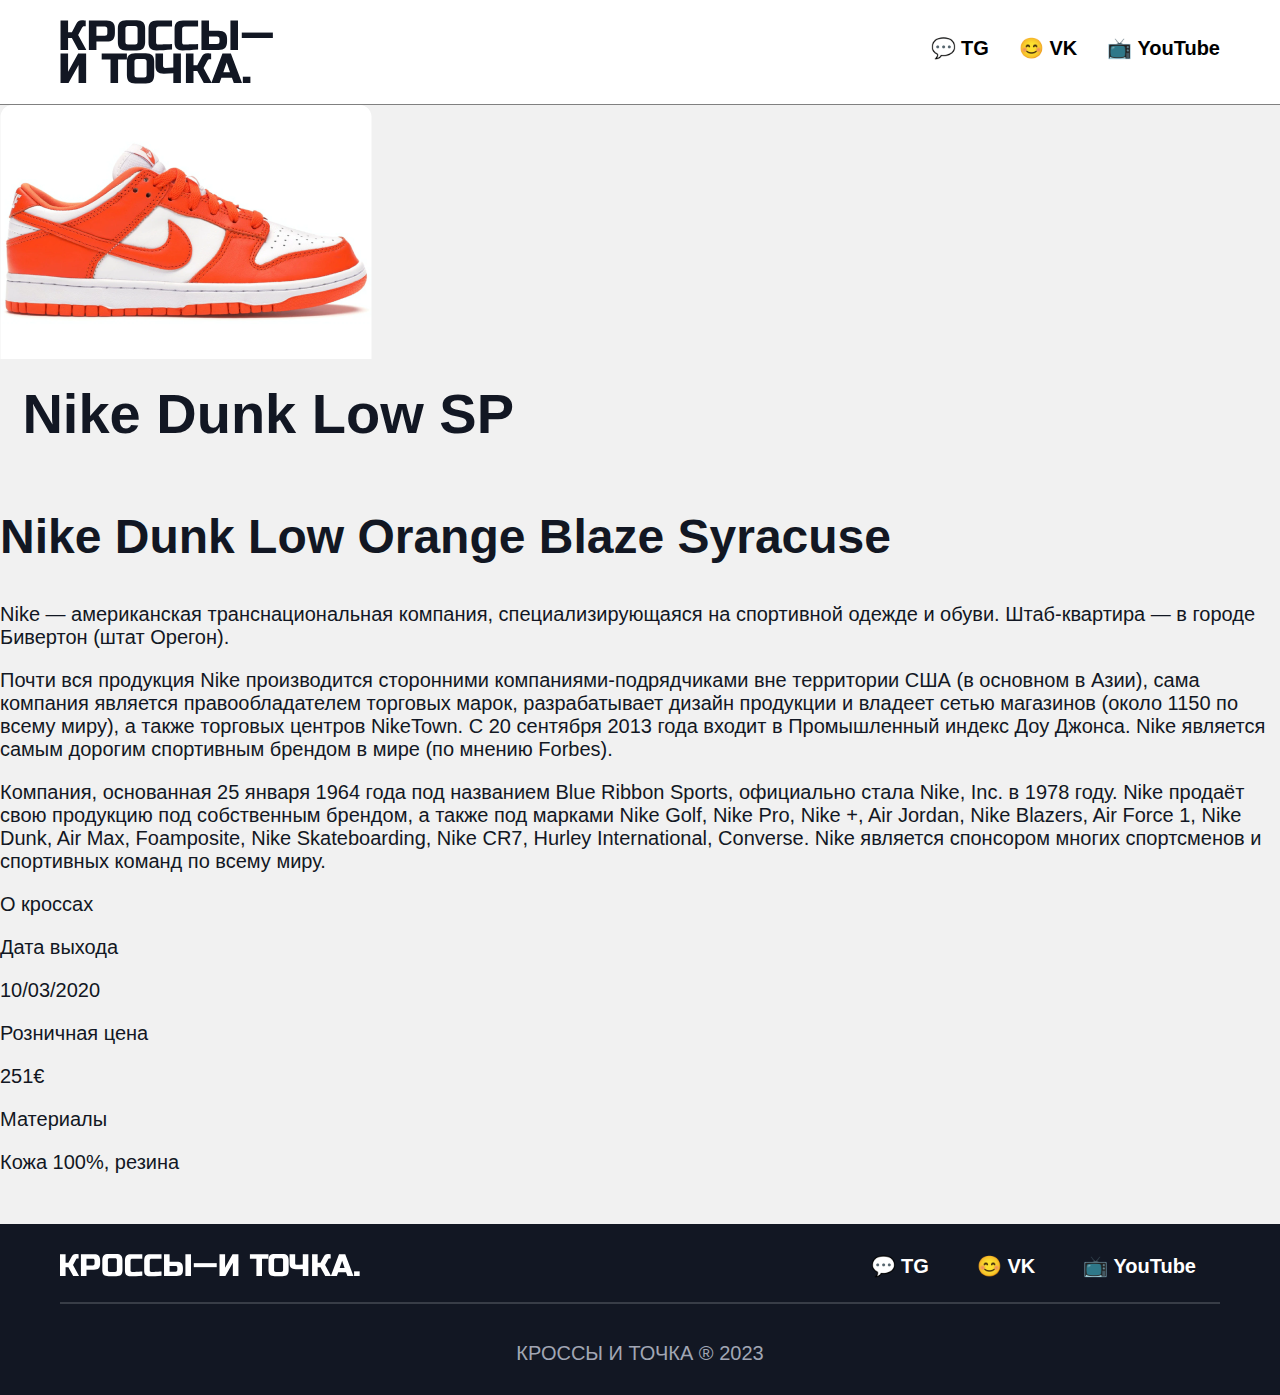
==== pages/sneak-1.html @ a5f94204 "Big updates - added sneak-1.html - remove style.css - added dir "pages" - added dir "styles"   - add" ====
<html lang="ru">

<head>
    <meta charset="UTF-8">
    <meta name="viewport" content="width=device-width, initial-scale=1.0">
    <title>Кроссы — и точка</title>
    <link rel="stylesheet" href="../styles/main.css" />
    <link rel="stylesheet" href="../styles/layout.css" />
    <link rel="stylesheet" href="../styles/page.css" />
</head>

<body>

    <header class="header">
        <div class="content">
            <div class="header-content">
                <a href="../index.html">
                    <img src="../images/logo.svg" alt="logo">
                </a>
                <ul class="header-links">
                    <li><a href="https://web.telegram.org/">💬 TG</a></li>
                    <li><a href="https://vk.com/feed">😊 VK</a></li>
                    <li><a href="https://www.youtube.com/">📺 YouTube</a></li>
                </ul>
            </div>
        </div>
    </header>

    <main class="main">
        <div class="main-content">
            <div class="sneak">
                <div class="">
                    <img src="../images/sneak7.png" alt="">
                </div>
                <div class="sneak-text">
                    <h1>Nike Dunk Low SP</h1>
                    <h2>Nike Dunk Low Orange Blaze Syracuse</h2>
                    <div class="page-text">
                        <div class="page-description">
                            <p>Nike — американская транснациональная компания, специализирующаяся на спортивной одежде и
                                обуви. Штаб-квартира — в городе Бивертон (штат Орегон).</p>

                            <p>Почти вся продукция Nike производится сторонними компаниями-подрядчиками вне территории
                                США (в основном в Азии), сама компания является правообладателем торговых марок,
                                разрабатывает дизайн продукции и владеет сетью магазинов (около 1150 по всему миру), а
                                также торговых центров NikeTown. С 20 сентября 2013 года входит в Промышленный индекс
                                Доу Джонса. Nike является самым дорогим спортивным брендом в мире (по мнению Forbes).
                            </p>

                            <p>Компания, основанная 25 января 1964 года под названием Blue Ribbon Sports, официально
                                стала Nike, Inc. в 1978 году. Nike продаёт свою продукцию под собственным брендом, а
                                также под марками Nike Golf, Nike Pro, Nike +, Air Jordan, Nike Blazers, Air Force 1,
                                Nike Dunk, Air Max, Foamposite, Nike Skateboarding, Nike CR7, Hurley International,
                                Converse. Nike является спонсором многих спортсменов и спортивных команд по всему миру.
                            </p>
                        </div>
                        <div class="page-info">
                            <div class="info-row">
                                <p class="info-text">О кроссах</p>
                            </div>
                            <div>
                                <p class="info-text">Дата выхода</p>
                                <p class="info-text">10/03/2020</p>
                            </div>
                            <div>
                                <p class="info-text">Розничная цена</p>
                                <p class="info-text">251€</p>
                            </div>
                            <div>
                                <p class="info-text">Материалы</p>
                                <p class="info-text">Кожа 100%, резина</p>
                            </div>
                        </div>
                    </div>
                </div>
            </div>
        </div>
    </main>

    <footer class="footer">
        <div class="content">
            <div class="footer-content">
                <div class="footer-logo">
                    <a href="../index.html">
                        <img src="../images/logo2.svg" />
                    </a>
                    <ul class="footer-links">
                        <li><a href="https://web.telegram.org/">💬 TG</a></li>
                        <li><a href="https://vk.com/feed">😊 VK</a></li>
                        <li><a href="https://www.youtube.com/">📺 YouTube</a></li>
                    </ul>
                </div>
                <hr>
                <div class="footer-text">
                    <p>КРОССЫ И ТОЧКА ® 2023</p>
                </div>
            </div>
    </footer>
</body>

</html>
---- styles/main.css ----
.header-content {
  display: flex;
  margin: 20px;
  justify-content: space-between;
  width: 1160px;
}

.header-links {
  display: flex;
  list-style: none;
  padding: 0;
}

.header-links a {
  font: bold 20px "Anonymous Pro", sans-serif;
  margin-left: 30px;
}

.container-title {
  color: #121723;
  line-height: 100%;
  font: bold 26px "Anonymous Pro", sans-serif;
}

.container-text {
  font: bold 20px "Anonymous Pro", sans-serif;
  margin-top: -15px;
}

.cards {
  display: flex;
  flex-wrap: wrap;
  justify-content: center;
  gap: 24px;
  max-width: 1161px;
}

.card {
  display: flex;
  flex-direction: column;
  border-radius: 12px;
  width: 370px;
}

.card-info {
  display: flex;
  flex-direction: column;
  width: 370px;
  border-radius: 0 0 12px 12px;
  background: white;
}

.card-text {
  align-self: stretch;
  padding: 20px;
}

.footer-content {
  padding-top: 30px;
  width: 1160px;
}

.footer-logo {
  display: flex;
  justify-content: space-between;
}

.footer-links {
  display: flex;
  list-style: none;
  margin-top: auto;
}

.footer-links a {
  color:  #fff;
  font: bold 20px "Anonymous Pro", sans-serif;
  margin: 0 24px;
  text-decoration: none;
}

.footer-text {
  display: flex;
  justify-content: center;
  color: #A1A6B4;
  font: bold "Anonymous Pro", sans-serif;
}

.footer-text p {
  padding-bottom: 10px;
  padding-top: 10px;
}
---- styles/layout.css ----
@font-face {
    font-family: "Anonymous Pro";
    src: url(fonts/AnonymousPro-Bold.ttf);
    font-weight: 700;
}

@font-face {
    font-family: "Anonymous Pro";
    src: url(fonts/AnonymousPro-Regular.ttf);
}

body {
    margin: 0;
    min-height: 100vh;
    display: flex;
    flex-direction: column;
    justify-content: space-between;
}

main {
    flex: 1;
    background: #F1F1F1;
}

h1 {
    font-family: "Anonymous Pro", sans-serif;
    font-size: 56px;
    margin: 0;
    padding: 0.4em;
}

h2 {
    font-family: "Anonymous Pro", sans-serif;
    font-size: 48px;
}

h3 {
    font-family: "Anonymous Pro", sans-serif;
    font-size: 26px;
}

p {
    font-family: "Anonymous Pro", sans-serif;
    font-size: 20px;
}

hr {
    border: 1px solid #e6e8ec2f;
}

a {
    text-decoration: none;
    color: #000;
}

.content {
    display: flex;
    justify-content: center;
}

.header {
    border-bottom: 1px solid gray;
}

.main {
    display: flex;
    flex-direction: column;
    background: #F1F1F1;
    color: #121723;
    padding: 0 0 30px;
}

.footer {
    background: #121723;
    display: flex;
    flex-direction: column;
}
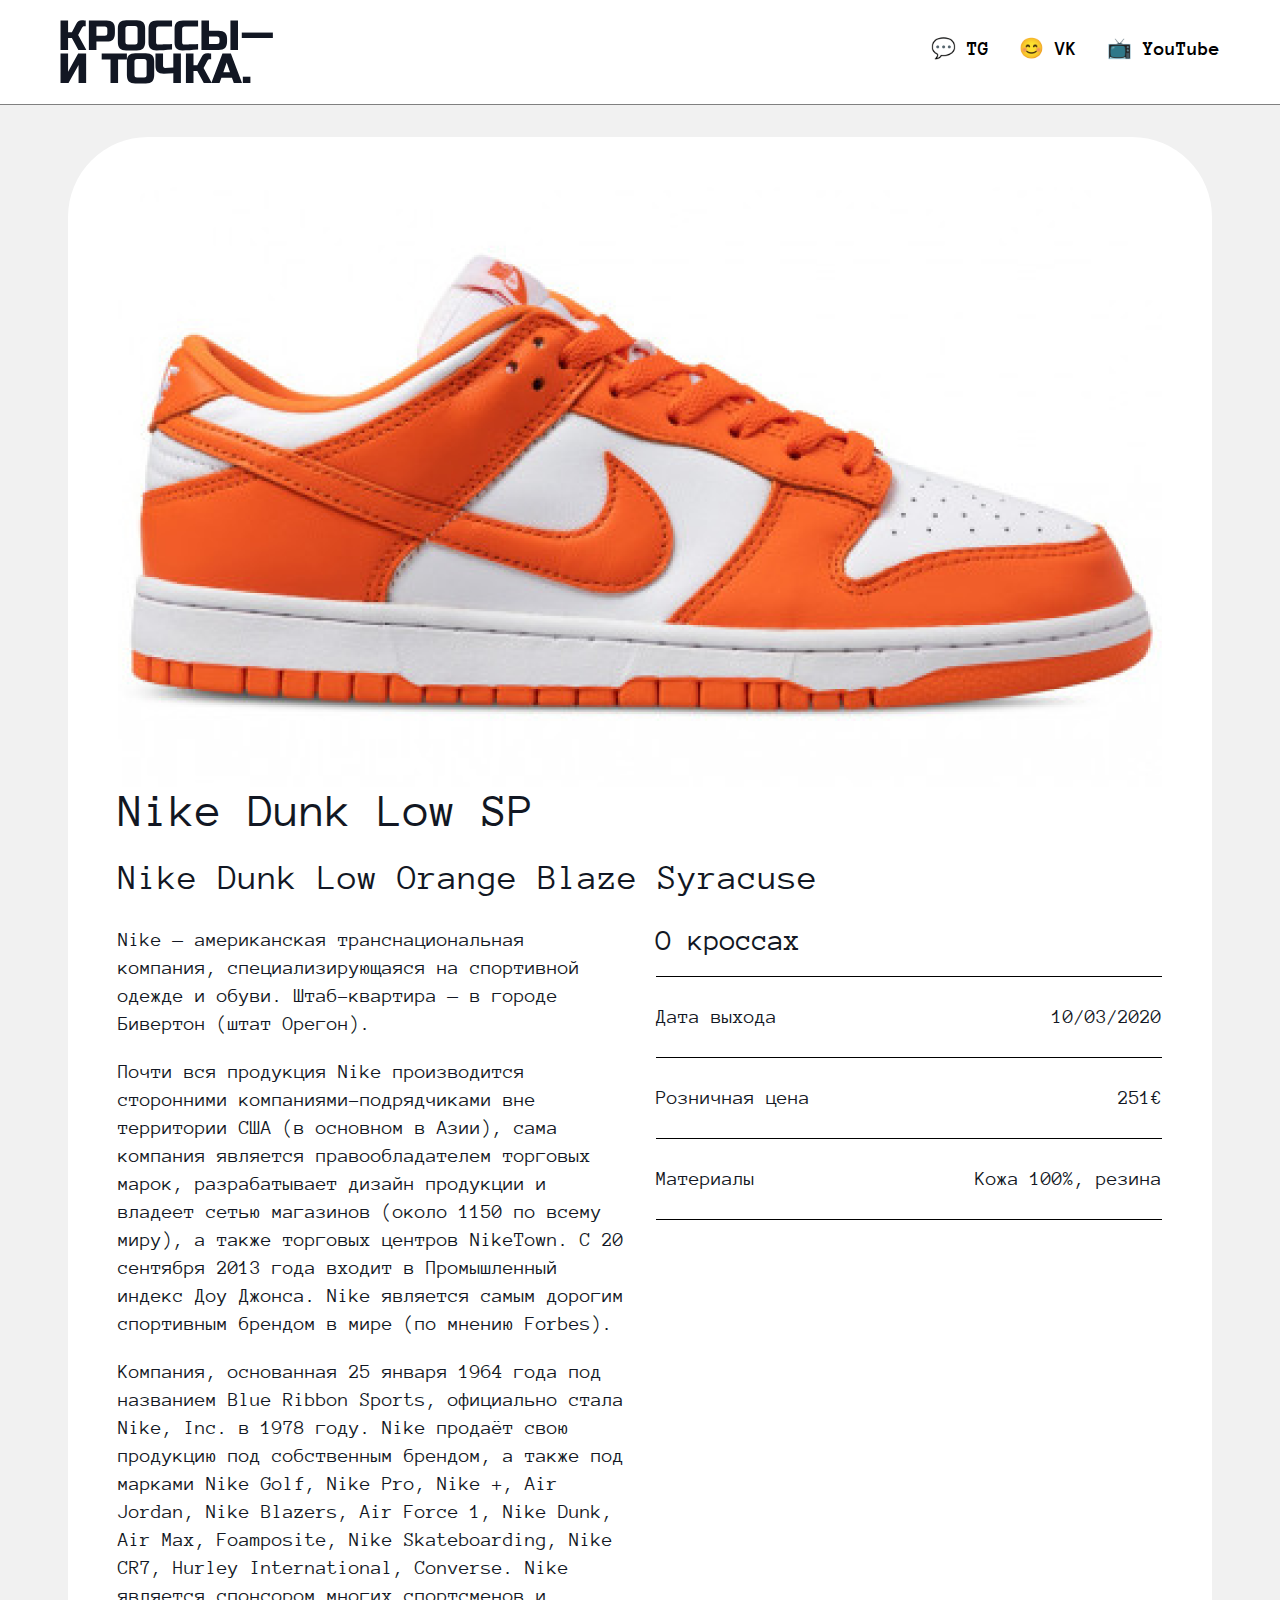
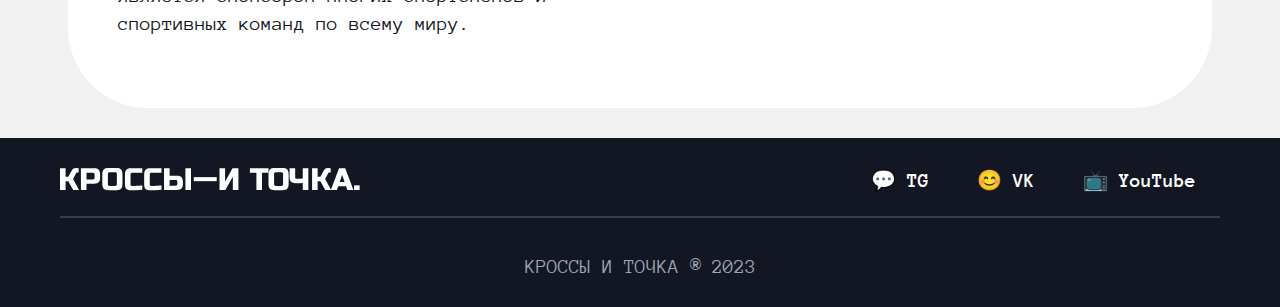
==== commit ca5c83b4: "add css from pages - add new image - add styles from page.css" ====
--- a/pages/sneak-1.html
+++ b/pages/sneak-1.html
@@ -27,48 +27,55 @@
     </header>
 
     <main class="main">
-        <div class="main-content">
-            <div class="sneak">
-                <div class="">
-                    <img src="../images/sneak7.png" alt="">
-                </div>
-                <div class="sneak-text">
-                    <h1>Nike Dunk Low SP</h1>
-                    <h2>Nike Dunk Low Orange Blaze Syracuse</h2>
-                    <div class="page-text">
-                        <div class="page-description">
-                            <p>Nike — американская транснациональная компания, специализирующаяся на спортивной одежде и
-                                обуви. Штаб-квартира — в городе Бивертон (штат Орегон).</p>
-
-                            <p>Почти вся продукция Nike производится сторонними компаниями-подрядчиками вне территории
-                                США (в основном в Азии), сама компания является правообладателем торговых марок,
-                                разрабатывает дизайн продукции и владеет сетью магазинов (около 1150 по всему миру), а
-                                также торговых центров NikeTown. С 20 сентября 2013 года входит в Промышленный индекс
-                                Доу Джонса. Nike является самым дорогим спортивным брендом в мире (по мнению Forbes).
-                            </p>
-
-                            <p>Компания, основанная 25 января 1964 года под названием Blue Ribbon Sports, официально
-                                стала Nike, Inc. в 1978 году. Nike продаёт свою продукцию под собственным брендом, а
-                                также под марками Nike Golf, Nike Pro, Nike +, Air Jordan, Nike Blazers, Air Force 1,
-                                Nike Dunk, Air Max, Foamposite, Nike Skateboarding, Nike CR7, Hurley International,
-                                Converse. Nike является спонсором многих спортсменов и спортивных команд по всему миру.
-                            </p>
-                        </div>
-                        <div class="page-info">
-                            <div class="info-row">
-                                <p class="info-text">О кроссах</p>
+        <div class="content">
+            <div class="main-content">
+                <div class="sneak">
+                    <div class="sneaker-big-img">
+                        <img src="../images/sneak7-big.png" alt="">
+                    </div>
+                    <div class="sneak-text">
+                        <h1>Nike Dunk Low SP</h1>
+                        <h2>Nike Dunk Low Orange Blaze Syracuse</h2>
+                        <div class="page-text">
+                            <div class="page-description">
+                                <p>Nike — американская транснациональная компания, специализирующаяся на спортивной
+                                    одежде и
+                                    обуви. Штаб-квартира — в городе Бивертон (штат Орегон).</p>
+                                <p>Почти вся продукция Nike производится сторонними компаниями-подрядчиками вне
+                                    территории
+                                    США (в основном в Азии), сама компания является правообладателем торговых марок,
+                                    разрабатывает дизайн продукции и владеет сетью магазинов (около 1150 по всему миру),
+                                    а
+                                    также торговых центров NikeTown. С 20 сентября 2013 года входит в Промышленный
+                                    индекс
+                                    Доу Джонса. Nike является самым дорогим спортивным брендом в мире (по мнению
+                                    Forbes).
+                                </p>
+                                <p>Компания, основанная 25 января 1964 года под названием Blue Ribbon Sports, официально
+                                    стала Nike, Inc. в 1978 году. Nike продаёт свою продукцию под собственным брендом, а
+                                    также под марками Nike Golf, Nike Pro, Nike +, Air Jordan, Nike Blazers, Air Force
+                                    1,
+                                    Nike Dunk, Air Max, Foamposite, Nike Skateboarding, Nike CR7, Hurley International,
+                                    Converse. Nike является спонсором многих спортсменов и спортивных команд по всему
+                                    миру.
+                                </p>
                             </div>
-                            <div>
-                                <p class="info-text">Дата выхода</p>
-                                <p class="info-text">10/03/2020</p>
-                            </div>
-                            <div>
-                                <p class="info-text">Розничная цена</p>
-                                <p class="info-text">251€</p>
-                            </div>
-                            <div>
-                                <p class="info-text">Материалы</p>
-                                <p class="info-text">Кожа 100%, резина</p>
+                            <div class="page-info">
+                                <div class="info-row">
+                                    <p class="info-header">О кроссах</p>
+                                </div>
+                                <div class="info-row">
+                                    <p class="info-text">Дата выхода</p>
+                                    <p class="info-text">10/03/2020</p>
+                                </div>
+                                <div class="info-row">
+                                    <p class="info-text">Розничная цена</p>
+                                    <p class="info-text">251€</p>
+                                </div>
+                                <div class="info-row">
+                                    <p class="info-text">Материалы</p>
+                                    <p class="info-text">Кожа 100%, резина</p>
+                                </div>
                             </div>
                         </div>
                     </div>
--- a/styles/main.css
+++ b/styles/main.css
@@ -72,7 +72,7 @@
 }
 
 .footer-links a {
-  color:  #fff;
+  color: #fff;
   font: bold 20px "Anonymous Pro", sans-serif;
   margin: 0 24px;
   text-decoration: none;
--- a/styles/layout.css
+++ b/styles/layout.css
@@ -1,12 +1,13 @@
 @font-face {
     font-family: "Anonymous Pro";
-    src: url(fonts/AnonymousPro-Bold.ttf);
+    src: url(../fonts/AnonymousPro-Bold.ttf);
     font-weight: 700;
 }
 
 @font-face {
     font-family: "Anonymous Pro";
-    src: url(fonts/AnonymousPro-Regular.ttf);
+    src: url(../fonts/AnonymousPro-Regular.ttf);
+    font-weight: 400;
 }
 
 body {
--- a/styles/page.css
+++ b/styles/page.css
@@ -0,0 +1,60 @@
+.sneak {
+    display: flex;
+    flex-direction: column;
+    background: #fff;
+    border-radius: 5em;
+    padding: 50px;
+    margin: 2em 0 0;
+}
+
+.sneaker-big-img {
+    display: flex;
+    justify-content: center;
+}
+
+.sneaker-big-img img {
+    width: 1044px;
+}
+
+.sneak-text h1 {
+    font: 400 48px/48px "Anonymous Pro", sans-serif;
+    margin: 0;
+    padding: 0 0 25px;
+}
+
+.sneak-text h2 {
+    font: 400 36px/36px "Anonymous Pro", sans-serif;
+    margin: 0;
+    padding: 0 0 10px;
+}
+
+.page-text {
+    display: flex;
+    gap: 32px;
+}
+
+.page-description {
+    width: 506px;
+    font: 400 20px/28px "Anonymous Pro", sans-serif;
+}
+
+.page-info {
+    flex: 1;
+}
+
+.info-row {
+    display: flex;
+    justify-content: space-between;
+    border-bottom: 1px solid #000;
+}
+
+.info-header {
+    font: 400 30px/30px "Anonymous Pro", sans-serif;
+    margin: 20px 0 10px;
+    padding: 0 0 10px;
+}
+
+.info-text {
+    font: 400 20px/20px "Anonymous Pro", sans-serif;
+    padding: 10px 0;
+}